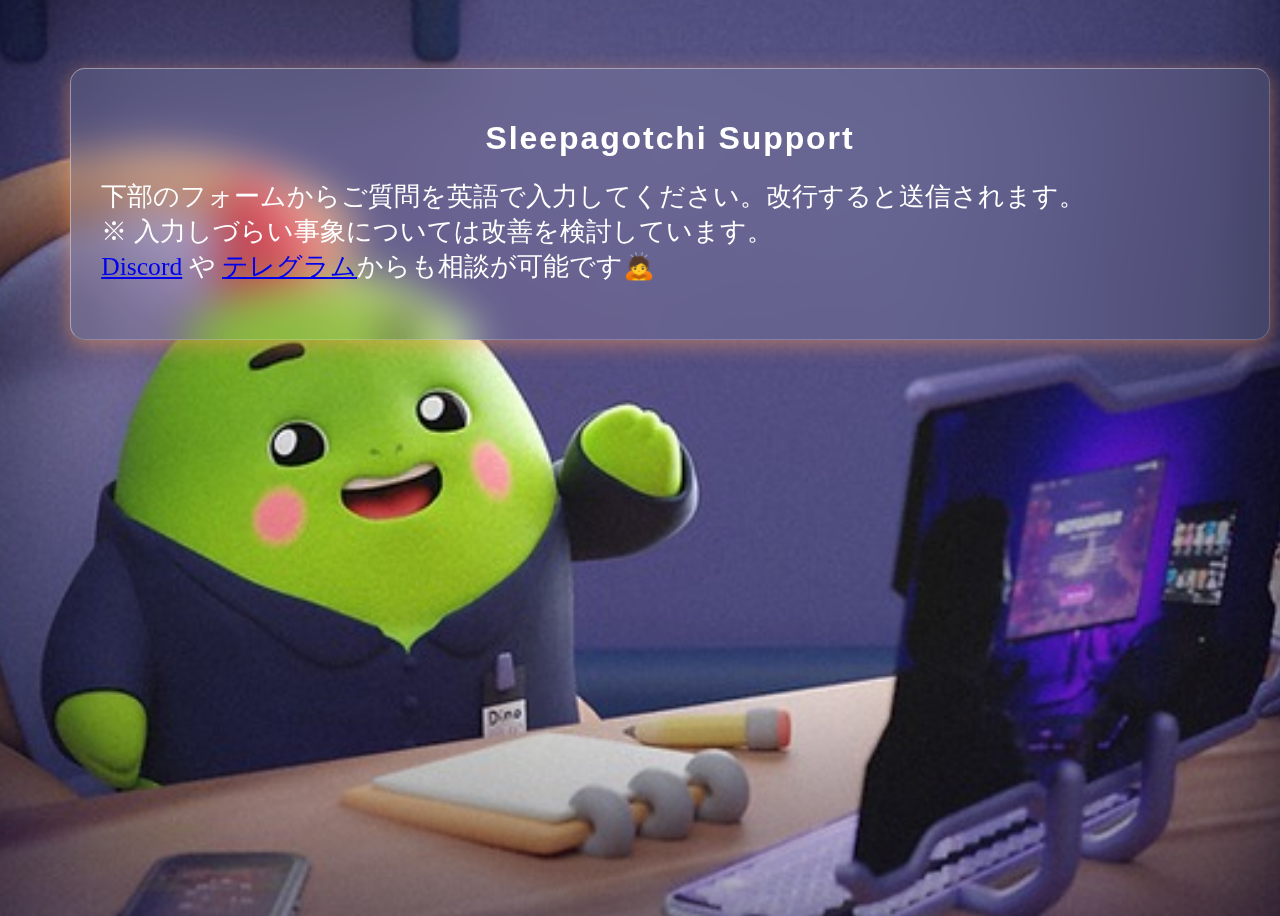
==== support/index.html @ 277504b9 "Update index.html" ====
<?php
/**
 * support.html or support.php
 *
 * Set up the Mava Web Module for contacting support via chat.
 */

// The LINE LIFF recommends controlling caches using HTTP headers such as Cache-Control
header('Cache-Control: no-cache');
?>
<!DOCTYPE html>
<html lang="ja">
<head>
    <!-- Meta tags -->
    <title>Sleepagotchi Support</title>
    <meta charset="UTF-8">
    <meta name="viewport" content="width=device-width, initial-scale=1.0">

    <!--
      to prevent browser or server-side caching issues. It avoids infinite reload loops
      by checking if the "cache_buster" parameter already exists in the URL.
    -->
    <script type="text/javascript">
    let currentUrl = new URL(window.location.href); // Get the current page URL

    // Check if the "cache_buster" parameter is already present in the URL
    if (!currentUrl.searchParams.has('cache_buster')) {
        // Generate a random number for the "cache_buster" parameter
        let randomNum = Math.random();

        // Add the "cache_buster" query parameter to the URL
        currentUrl.searchParams.set('cache_buster', randomNum);

        // Reload the page with the updated URL
        window.location.href = currentUrl.toString();
    }
    </script>

    <!-- LINE LIFF SDK -->
    <script charset="utf-8" src="https://static.line-scdn.net/liff/edge/versions/2.22.3/sdk.js"></script>

    <!-- Mava Support Widget Integration -->
    <script 
        defer 
        src="https://widget.mava.app" 
        widget-version="v2" 
        id="MavaWebChat" 
        enable-sdk="false" 
        data-token="39bc6cc6412ff0c1339b60df641922262723fd7a373557f277340ff56ac14fce">
    </script>
    <!-- For test : data-token="ae1d17fd5d97f5f8eefc361f1e4525474c1bc164cc1697e12c27e123e3cbda61" -->

    <!-- CSS -->
    <!-- <link rel="stylesheet" href="https://jpsleepagotchi.github.io/support/styles.css"> -->
    <style>
/* ===================================================
   File: styles.css
   Author: Sleepagotchi/takeshi
   Created: 2025/02/07
   Description: This file defines the style of your website.
=================================================== */

/* Mobile input optimization */
input, textarea {
    -webkit-text-size-adjust: 100%;
    touch-action: manipulation;
}

/* Background settings */
/* for pc */
body {
    background-image: url('https://jpsleepagotchi.github.io/support/support.jpg');
    background-repeat: no-repeat;
    background-size: 110%;
    background-position: center -210px;
    background-attachment: fixed;
    min-height: 100vh;
    overflow-x: hidden;
    overflow-y: hidden;
}
/* for mobile（under 768px） */
@media screen and (max-width: 767px) {
body {
    background-size: 200%;
}
}

/* Container for glass effect */
.bg {
    background-size: cover;
    background-position: center center;
    background-repeat: no-repeat;
    width: 100%;
    padding: 60px 30px;
    display: flex;
    align-items: center;
    justify-content: center;
}

/* Glassmorphism effect styling */
.glass {
    width: 100%;
    max-width: 90%;
    padding: 30px;
    background-color: rgba(255, 255, 255, 0.1);
    border: 1px solid rgba(255, 255, 255, 0.4);
    border-right-color: rgba(255, 255, 255, 0.2);
    border-bottom-color: rgba(255, 255, 255, 0.2);
    border-radius: 15px;
    -webkit-backdrop-filter: blur(20px);
    backdrop-filter: blur(20px);
    box-shadow: 0 5px 20px rgba(255, 152, 79, 0.5);
}

/* Typography styles */
/* for pc */
.glass h1 {
    text-align: center;
    color: #fff;
    font-family: "Heebo", sans-serif;
    font-size: 2rem;
    font-weight: bold;
    letter-spacing: 0.06em;
}

.glass p {
    margin-top: 20px;
    color: #fff;
    font-size: 1.6rem;
}
/* for mobile（under 768px） */
@media screen and (max-width: 767px) {
.glass h1 {
    font-size: 4rem;
}

.glass p {
    font-size: 2.5rem;
}
}

/* Iframe adjustments */
.iframe-window.svelte-1a0fcx6.svelte-1a0fcx6 {
     max-width: 100% !important;
}

/* Mava iframe scaling */
/* for pc */
#mava-iframe {
     transform: scale(1.2);
     transform-origin: 0 0;
     width: calc(100% * (1/1.2));
     height: calc(100% * (1/1.2));
}
/* for mobile（under 768px） */
@media screen and (max-width: 767px) {
#mava-iframe {
     transform: scale(2.1);
     width: calc(100% * (1/2.1));
     height: calc(100% * (1/2.1));
}
}   
    </style>
</head>
<body>
    <!-- Support page header with glass effect -->
    <div class="bg">
        <div class="glass">
            <h1>Sleepagotchi Support</h1>
            <p>
                下部のフォームからご質問を英語で入力してください。改行すると送信されます。<br>
                ※ 入力しづらい事象については改善を検討しています。<br />
                <a href="https://discord.com/invite/sleepagotchi?openExternalBrowser=1" target="_blank">Discord</a> や <a href="https://t.me/SleepagotchiSupport_bot" target="_blank">テレグラム</a>からも相談が可能です🙇
            </p>
        </div>
    </div>
</body>
</html>
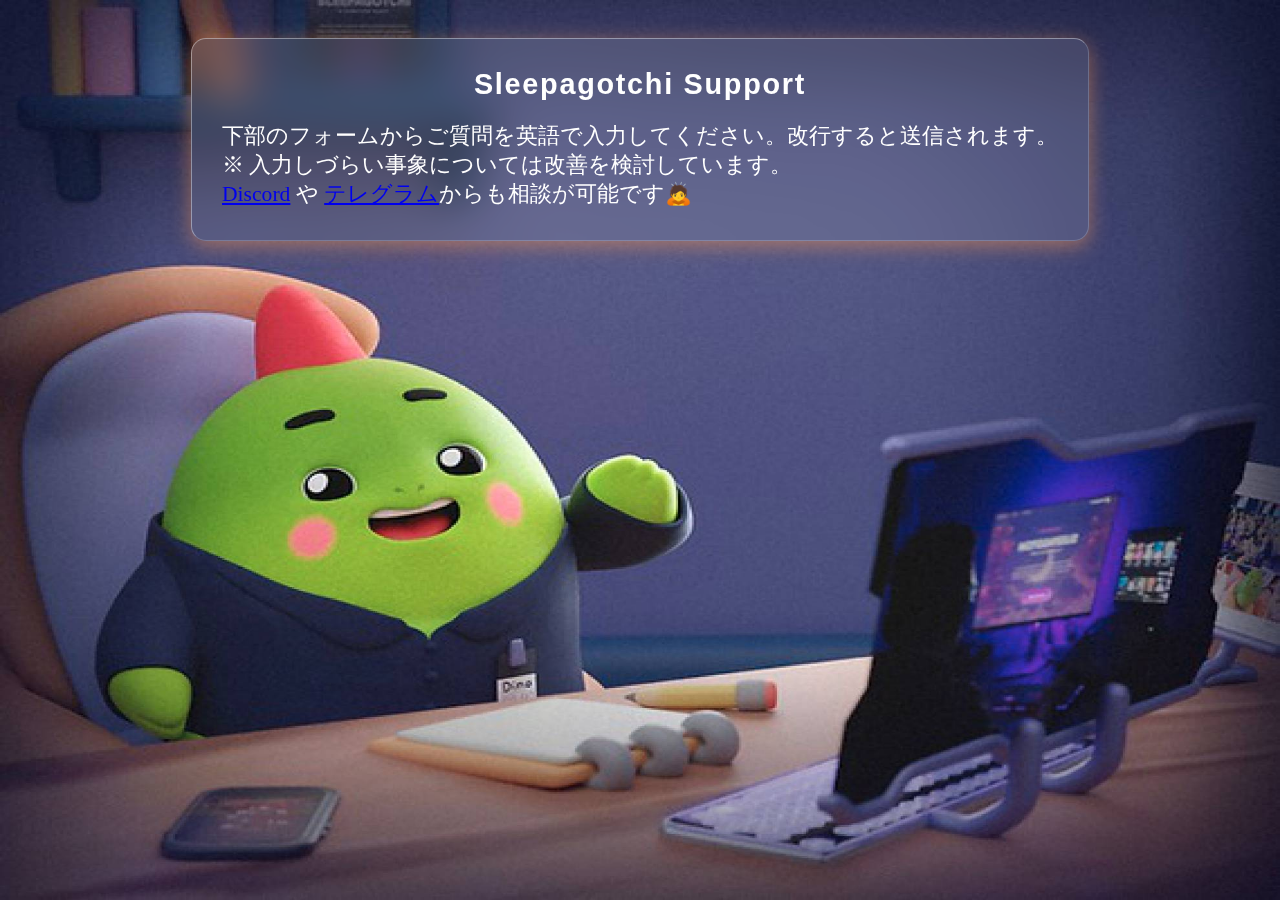
==== commit 7218a7c5: "Update index.html" ====
--- a/support/index.html
+++ b/support/index.html
@@ -51,116 +51,7 @@
     <!-- For test : data-token="ae1d17fd5d97f5f8eefc361f1e4525474c1bc164cc1697e12c27e123e3cbda61" -->
 
     <!-- CSS -->
-    <!-- <link rel="stylesheet" href="https://jpsleepagotchi.github.io/support/styles.css"> -->
-    <style>
-/* ===================================================
-   File: styles.css
-   Author: Sleepagotchi/takeshi
-   Created: 2025/02/07
-   Description: This file defines the style of your website.
-=================================================== */
-
-/* Mobile input optimization */
-input, textarea {
-    -webkit-text-size-adjust: 100%;
-    touch-action: manipulation;
-}
-
-/* Background settings */
-/* for pc */
-body {
-    background-image: url('https://jpsleepagotchi.github.io/support/support.jpg');
-    background-repeat: no-repeat;
-    background-size: 110%;
-    background-position: center -210px;
-    background-attachment: fixed;
-    min-height: 100vh;
-    overflow-x: hidden;
-    overflow-y: hidden;
-}
-/* for mobile（under 768px） */
-@media screen and (max-width: 767px) {
-body {
-    background-size: 200%;
-}
-}
-
-/* Container for glass effect */
-.bg {
-    background-size: cover;
-    background-position: center center;
-    background-repeat: no-repeat;
-    width: 100%;
-    padding: 60px 30px;
-    display: flex;
-    align-items: center;
-    justify-content: center;
-}
-
-/* Glassmorphism effect styling */
-.glass {
-    width: 100%;
-    max-width: 90%;
-    padding: 30px;
-    background-color: rgba(255, 255, 255, 0.1);
-    border: 1px solid rgba(255, 255, 255, 0.4);
-    border-right-color: rgba(255, 255, 255, 0.2);
-    border-bottom-color: rgba(255, 255, 255, 0.2);
-    border-radius: 15px;
-    -webkit-backdrop-filter: blur(20px);
-    backdrop-filter: blur(20px);
-    box-shadow: 0 5px 20px rgba(255, 152, 79, 0.5);
-}
-
-/* Typography styles */
-/* for pc */
-.glass h1 {
-    text-align: center;
-    color: #fff;
-    font-family: "Heebo", sans-serif;
-    font-size: 2rem;
-    font-weight: bold;
-    letter-spacing: 0.06em;
-}
-
-.glass p {
-    margin-top: 20px;
-    color: #fff;
-    font-size: 1.6rem;
-}
-/* for mobile（under 768px） */
-@media screen and (max-width: 767px) {
-.glass h1 {
-    font-size: 4rem;
-}
-
-.glass p {
-    font-size: 2.5rem;
-}
-}
-
-/* Iframe adjustments */
-.iframe-window.svelte-1a0fcx6.svelte-1a0fcx6 {
-     max-width: 100% !important;
-}
-
-/* Mava iframe scaling */
-/* for pc */
-#mava-iframe {
-     transform: scale(1.2);
-     transform-origin: 0 0;
-     width: calc(100% * (1/1.2));
-     height: calc(100% * (1/1.2));
-}
-/* for mobile（under 768px） */
-@media screen and (max-width: 767px) {
-#mava-iframe {
-     transform: scale(2.1);
-     width: calc(100% * (1/2.1));
-     height: calc(100% * (1/2.1));
-}
-}   
-    </style>
+    <link rel="stylesheet" href="https://jpsleepagotchi.github.io/support/styles.css">
 </head>
 <body>
     <!-- Support page header with glass effect -->
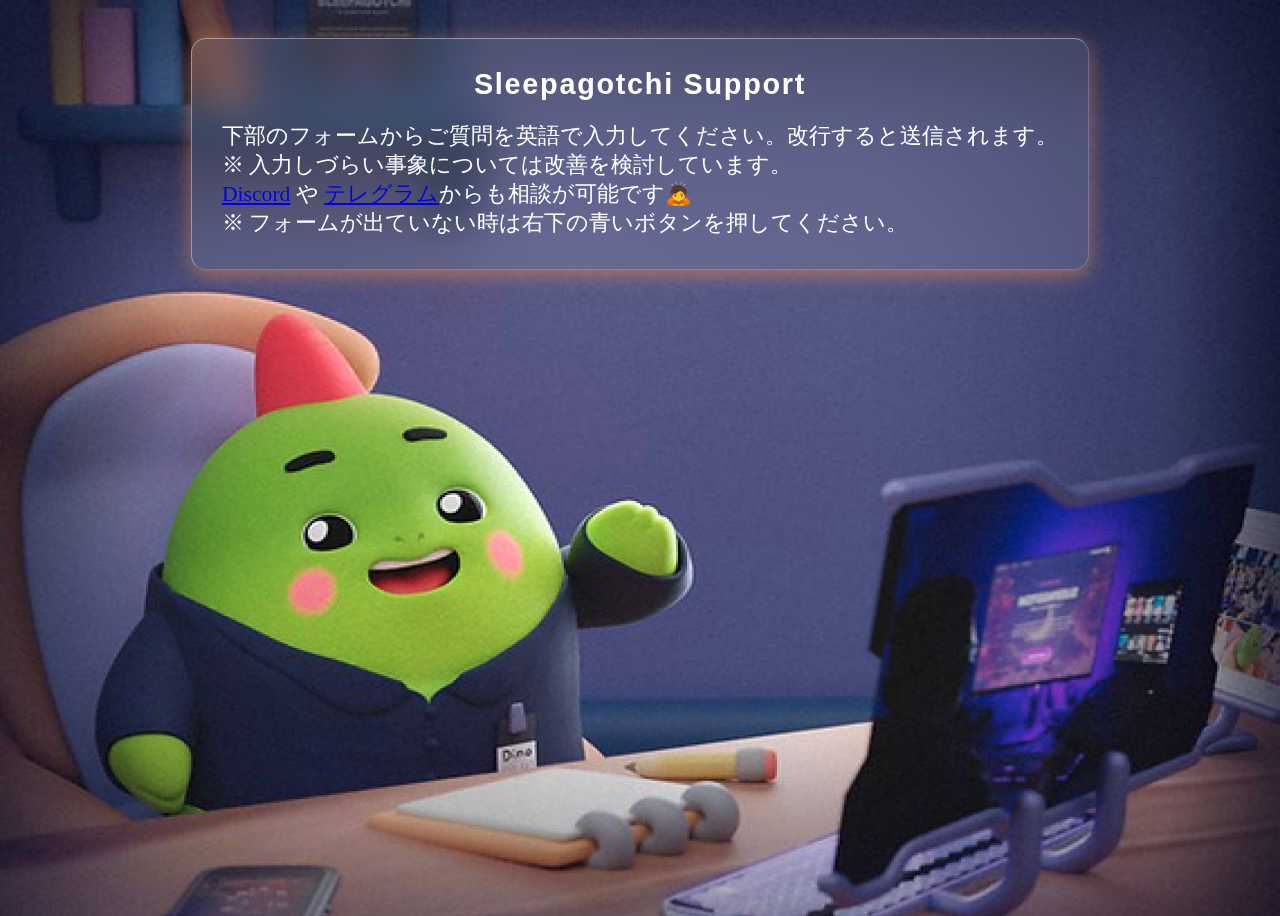
==== commit 198d4109: "Update index.html" ====
--- a/support/index.html
+++ b/support/index.html
@@ -61,7 +61,8 @@
             <p>
                 下部のフォームからご質問を英語で入力してください。改行すると送信されます。<br>
                 ※ 入力しづらい事象については改善を検討しています。<br />
-                <a href="https://discord.com/invite/sleepagotchi?openExternalBrowser=1" target="_blank">Discord</a> や <a href="https://t.me/SleepagotchiSupport_bot" target="_blank">テレグラム</a>からも相談が可能です🙇
+                <a href="https://discord.com/invite/sleepagotchi?openExternalBrowser=1" target="_blank">Discord</a> や <a href="https://t.me/SleepagotchiSupport_bot" target="_blank">テレグラム</a>からも相談が可能です🙇<br />
+                ※ フォームが出ていない時は右下の青いボタンを押してください。
             </p>
         </div>
     </div>
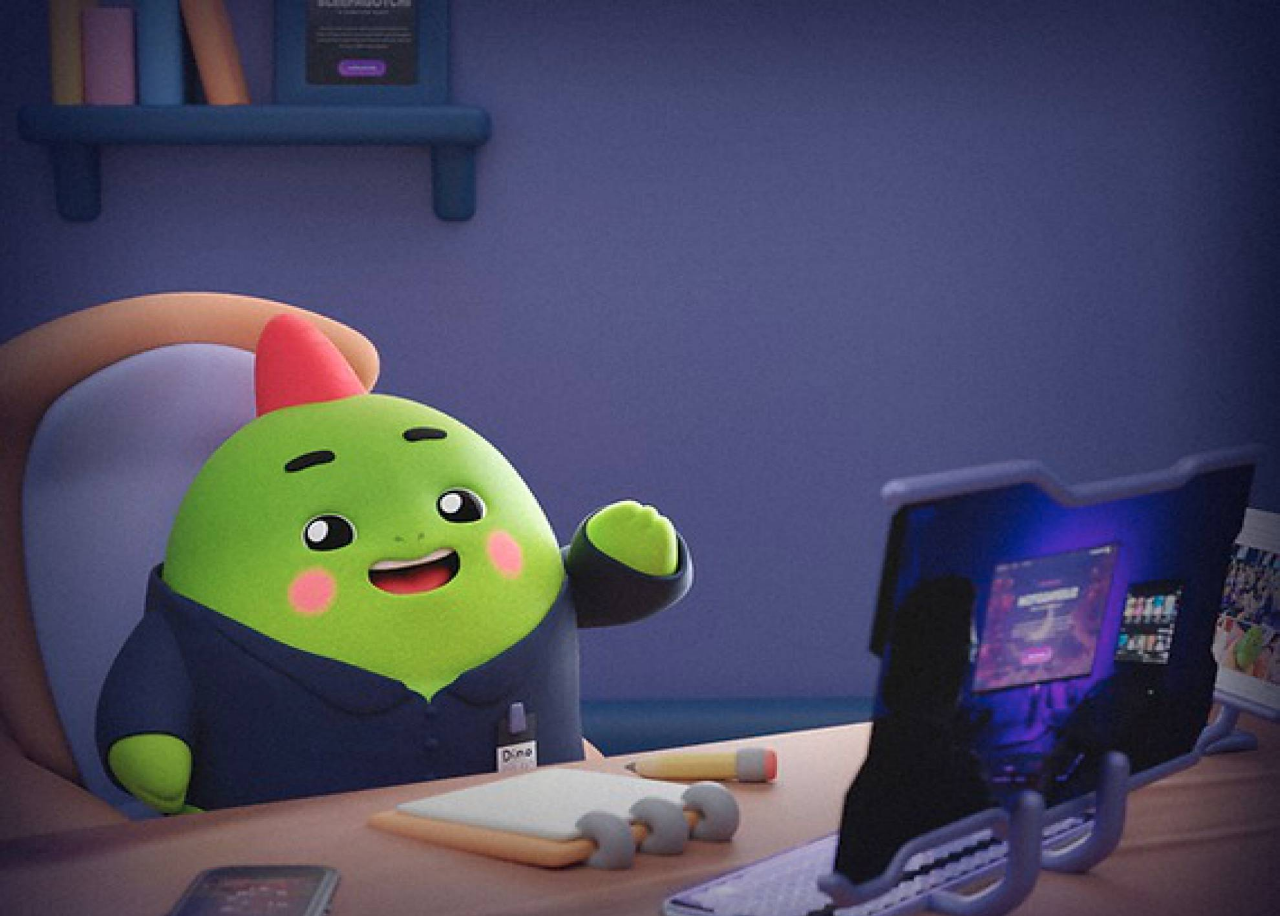
==== commit ec7a54c0: "Update index.html" ====
--- a/support/index.html
+++ b/support/index.html
@@ -50,21 +50,14 @@
     </script>
     <!-- For test : data-token="ae1d17fd5d97f5f8eefc361f1e4525474c1bc164cc1697e12c27e123e3cbda61" -->
 
+    <!-- Javascript -->
+    <script defer src="https://jpsleepagotchi.github.io/support/script.js"></script>
+    
     <!-- CSS -->
     <link rel="stylesheet" href="https://jpsleepagotchi.github.io/support/styles.css">
 </head>
 <body>
     <!-- Support page header with glass effect -->
-    <div class="bg">
-        <div class="glass">
-            <h1>Sleepagotchi Support</h1>
-            <p>
-                下部のフォームからご質問を英語で入力してください。改行すると送信されます。<br>
-                ※ 入力しづらい事象については改善を検討しています。<br />
-                <a href="https://discord.com/invite/sleepagotchi?openExternalBrowser=1" target="_blank">Discord</a> や <a href="https://t.me/SleepagotchiSupport_bot" target="_blank">テレグラム</a>からも相談が可能です🙇<br />
-                ※ フォームが出ていない時は右下の青いボタンを押してください。
-            </p>
-        </div>
-    </div>
+    <div class="bg"></div>
 </body>
 </html>
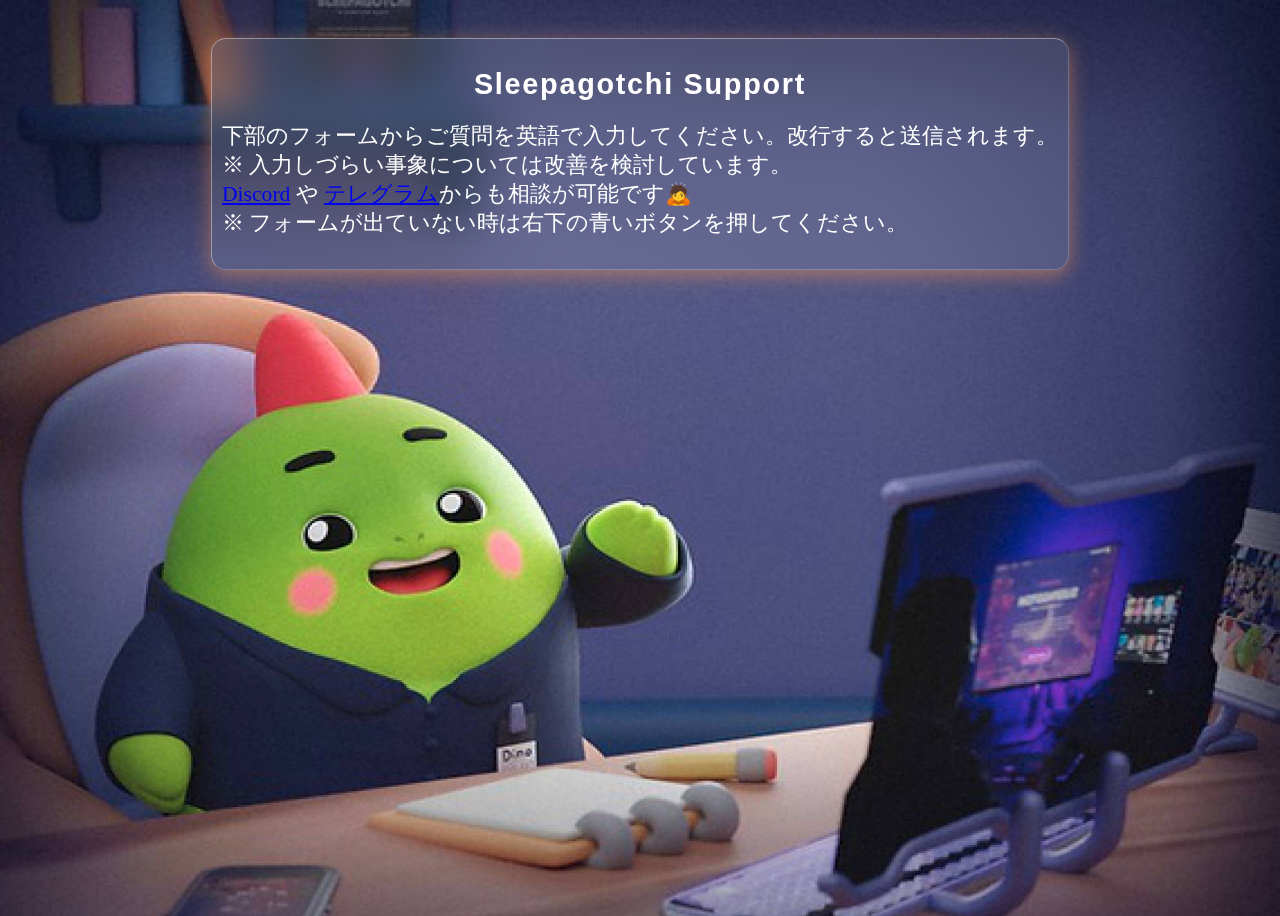
==== commit 04ffa222: "Update index.html" ====
--- a/support/index.html
+++ b/support/index.html
@@ -50,14 +50,21 @@
     </script>
     <!-- For test : data-token="ae1d17fd5d97f5f8eefc361f1e4525474c1bc164cc1697e12c27e123e3cbda61" -->
 
-    <!-- Javascript -->
-    <script defer src="https://jpsleepagotchi.github.io/support/script.js"></script>
-    
     <!-- CSS -->
     <link rel="stylesheet" href="https://jpsleepagotchi.github.io/support/styles.css">
 </head>
 <body>
     <!-- Support page header with glass effect -->
-    <div class="bg"></div>
+    <div class="bg">
+        <div class="glass">
+            <h1>Sleepagotchi Support</h1>
+            <p>
+                下部のフォームからご質問を英語で入力してください。改行すると送信されます。<br>
+                ※ 入力しづらい事象については改善を検討しています。<br />
+                <a href="https://discord.com/invite/sleepagotchi?openExternalBrowser=1" target="_blank">Discord</a> や <a href="https://t.me/SleepagotchiSupport_bot" target="_blank">テレグラム</a>からも相談が可能です🙇<br />
+                ※ フォームが出ていない時は右下の青いボタンを押してください。
+            </p>
+        </div>
+    </div>
 </body>
 </html>
